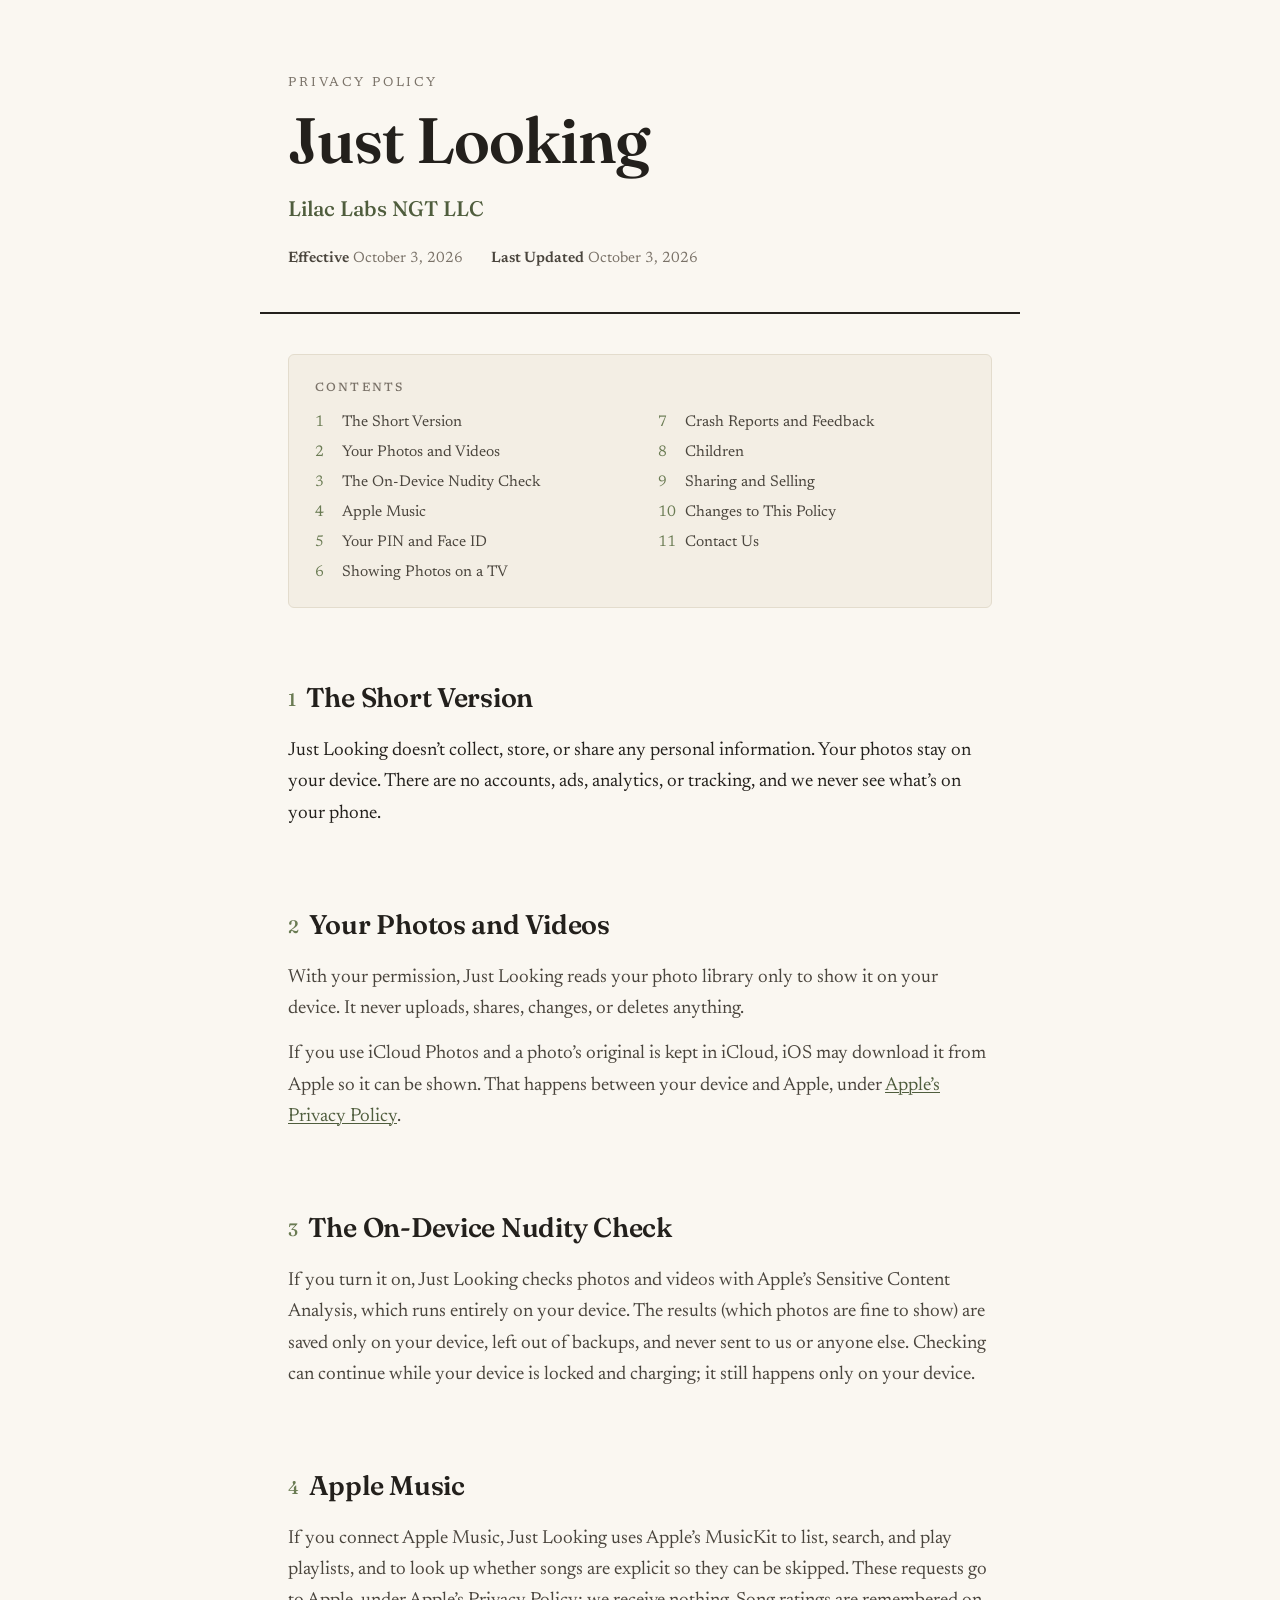
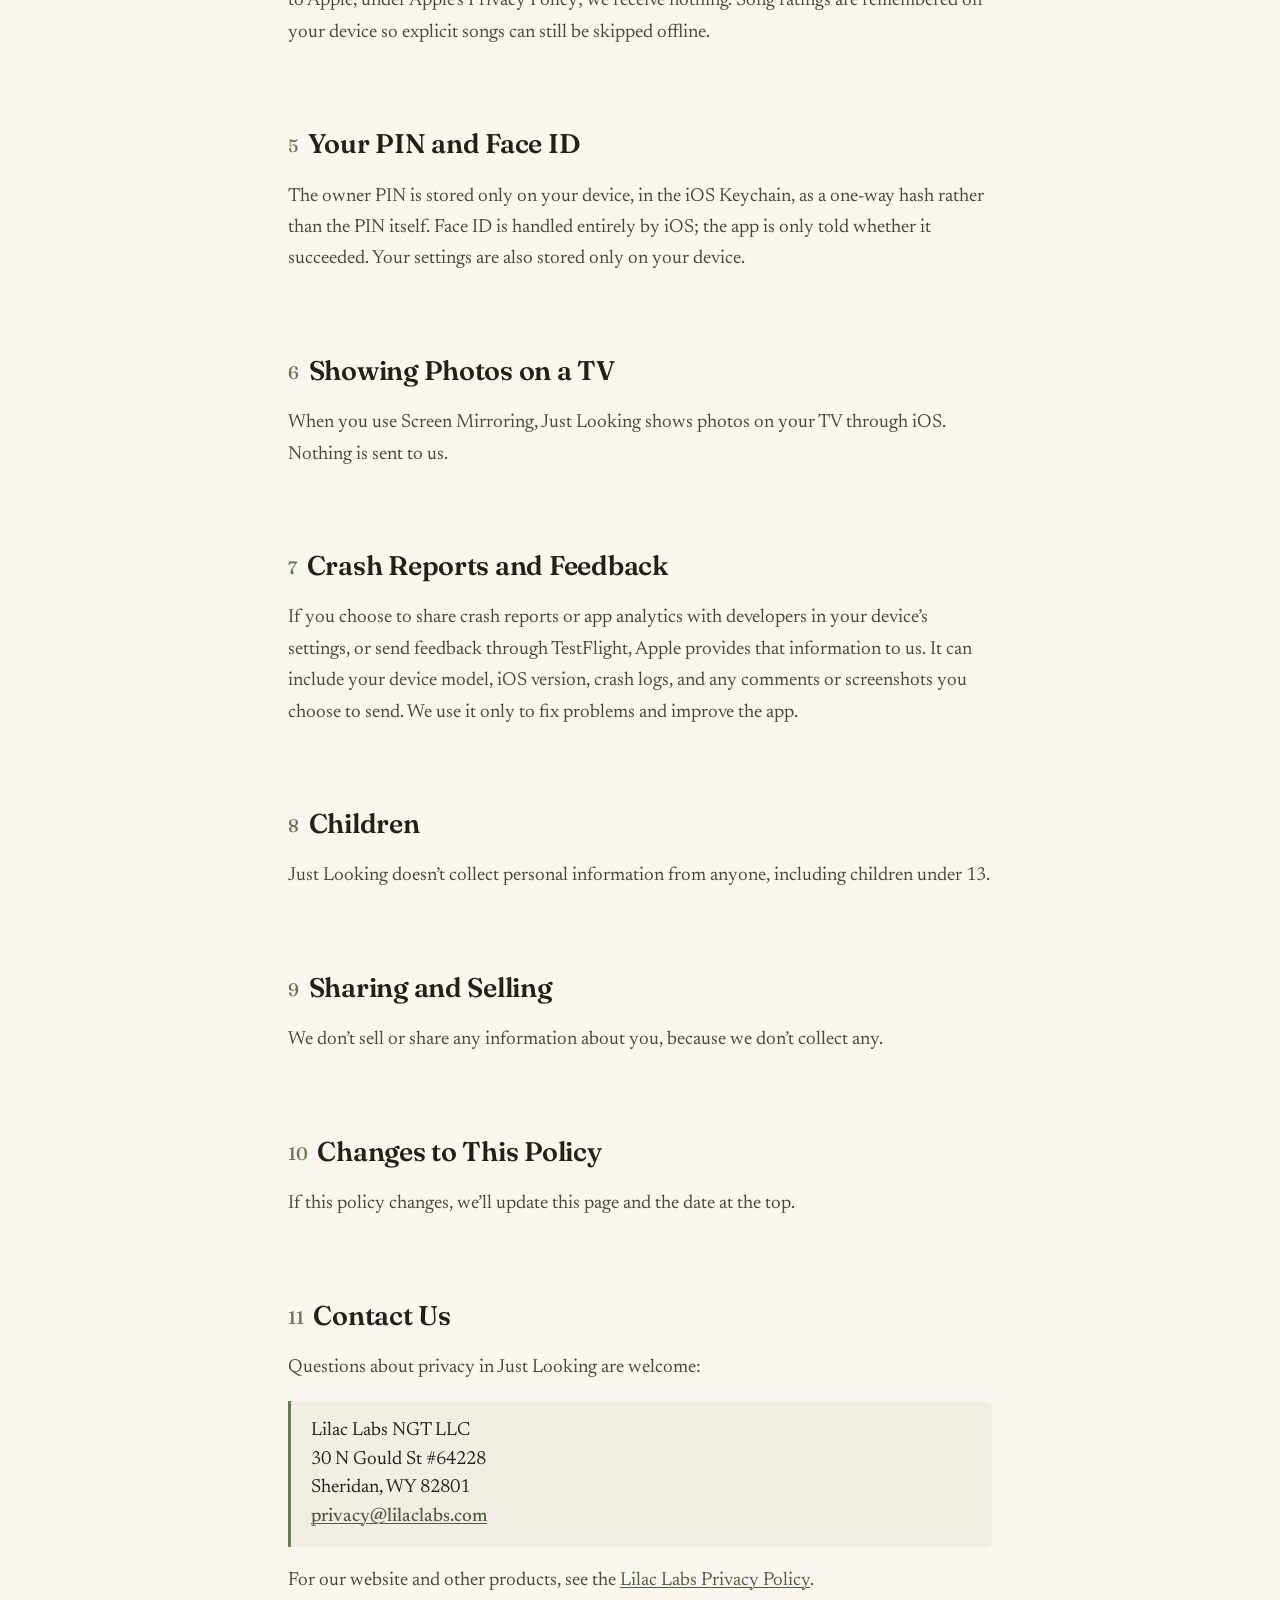
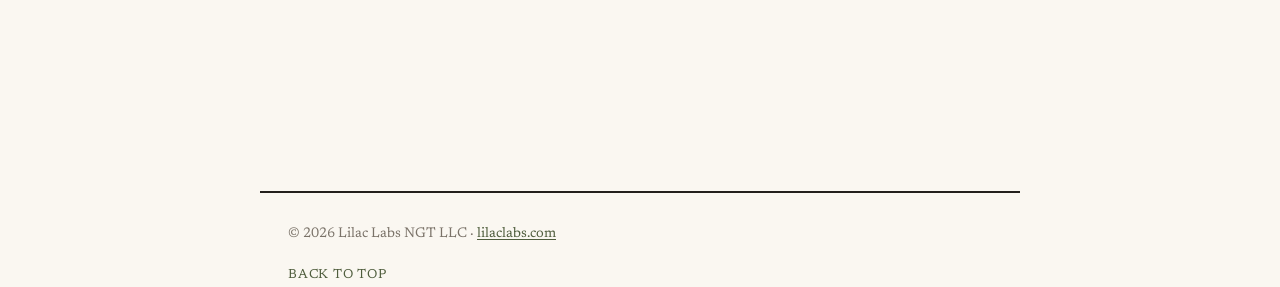
==== just-looking-privacy.html @ 22d9b04e "Add the Just Looking privacy policy A short policy for the Just Looking iOS app, in the same style a" ====
<!DOCTYPE html>
<html lang="en">
<head>
<meta charset="UTF-8">
<meta name="viewport" content="width=device-width, initial-scale=1.0">
<title>Just Looking Privacy Policy — Lilac Labs NGT LLC</title>
<meta name="description" content="How the Just Looking iOS app handles your information: it collects none, and your photos never leave your device.">
<link rel="preconnect" href="https://fonts.googleapis.com">
<link rel="preconnect" href="https://fonts.gstatic.com" crossorigin>
<link href="https://fonts.googleapis.com/css2?family=Fraunces:opsz,wght@9..144,400;9..144,500;9..144,600&family=Newsreader:ital,opsz,wght@0,6..72,400;0,6..72,500;1,6..72,400&display=swap" rel="stylesheet">
<style>
  :root{
    --ink:#23201c;
    --ink-soft:#4a453d;
    --muted:#7a7268;
    --paper:#faf7f1;
    --paper-2:#f3eee4;
    --rule:#e3dccd;
    --accent:#6a7b53;
    --accent-deep:#4f5d3d;
    --child:#8a5a3c;
    --child-bg:#f7efe6;
    --child-rule:#e4cdb6;
    --maxw:760px;
  }
  *{box-sizing:border-box;}
  html{scroll-behavior:smooth;}
  body{
    margin:0;
    background:var(--paper);
    color:var(--ink);
    font-family:"Newsreader",Georgia,serif;
    font-size:19px;
    line-height:1.65;
    -webkit-font-smoothing:antialiased;
  }
  a{color:var(--accent-deep);text-decoration:underline;text-underline-offset:2px;text-decoration-thickness:1px;}
  a:hover{color:var(--child);}

  .wrap{
    max-width:var(--maxw);
    margin:0 auto;
    padding:0 28px 120px;
  }

  /* Masthead */
  header.mast{
    max-width:var(--maxw);
    margin:0 auto;
    padding:72px 28px 40px;
    border-bottom:2px solid var(--ink);
  }
  .eyebrow{
    font-family:"Newsreader",serif;
    text-transform:uppercase;
    letter-spacing:.22em;
    font-size:13px;
    color:var(--muted);
    margin:0 0 14px;
  }
  h1.title{
    font-family:"Fraunces",serif;
    font-weight:600;
    font-size:clamp(40px,7vw,64px);
    line-height:1.02;
    letter-spacing:-.015em;
    margin:0 0 18px;
    color:var(--ink);
  }
  .org{
    font-family:"Fraunces",serif;
    font-size:21px;
    color:var(--accent-deep);
    font-weight:500;
    margin:0 0 22px;
  }
  .dates{
    display:flex;
    gap:28px;
    flex-wrap:wrap;
    font-size:15px;
    color:var(--muted);
  }
  .dates b{color:var(--ink-soft);font-weight:600;}

  /* TOC */
  nav.toc{
    margin:40px 0 8px;
    padding:24px 26px;
    background:var(--paper-2);
    border:1px solid var(--rule);
    border-radius:6px;
  }
  nav.toc h2{
    font-family:"Newsreader",serif;
    text-transform:uppercase;
    letter-spacing:.18em;
    font-size:12px;
    color:var(--muted);
    margin:0 0 14px;
    font-weight:500;
  }
  nav.toc ol{
    margin:0;padding:0;list-style:none;
    columns:2;
    column-gap:36px;
    font-size:15.5px;
  }
  nav.toc li{
    margin:0 0 9px;
    break-inside:avoid;
    line-height:1.35;
  }
  nav.toc a{
    text-decoration:none;
    color:var(--ink-soft);
    display:flex;
    gap:9px;
  }
  nav.toc a:hover{color:var(--child);}
  nav.toc .num{color:var(--accent);font-variant-numeric:tabular-nums;min-width:18px;}

  /* Sections */
  section{padding-top:14px;}
  h2.sec{
    font-family:"Fraunces",serif;
    font-weight:600;
    font-size:27px;
    letter-spacing:-.01em;
    margin:46px 0 4px;
    color:var(--ink);
    scroll-margin-top:24px;
  }
  h2.sec .n{
    color:var(--accent);
    font-size:18px;
    font-weight:500;
    margin-right:10px;
    vertical-align:1px;
  }
  h3.sub{
    font-family:"Fraunces",serif;
    font-weight:500;
    font-size:19px;
    margin:26px 0 2px;
    color:var(--accent-deep);
  }
  p{margin:14px 0;color:var(--ink-soft);}
  p.lead{color:var(--ink);}
  strong{color:var(--ink);font-weight:600;}

  ul.items{margin:14px 0;padding:0;list-style:none;}
  ul.items li{
    position:relative;
    padding:0 0 0 26px;
    margin:0 0 13px;
    color:var(--ink-soft);
  }
  ul.items li::before{
    content:"";
    position:absolute;
    left:4px;top:13px;
    width:7px;height:7px;
    background:var(--accent);
    border-radius:50%;
  }
  ul.items li b{color:var(--ink);font-weight:600;}

  .addr{
    font-family:"Newsreader",serif;
    background:var(--paper-2);
    border-left:3px solid var(--accent);
    padding:16px 20px;
    margin:18px 0;
    border-radius:0 5px 5px 0;
    line-height:1.5;
    color:var(--ink);
  }
  .addr a{font-weight:500;}

  /* Children's COPPA section — set apart */
  section.coppa{
    margin-top:50px;
    background:var(--child-bg);
    border:1px solid var(--child-rule);
    border-radius:8px;
    padding:6px 30px 28px;
  }
  section.coppa h2.sec{color:var(--child);}
  section.coppa h2.sec .n{color:var(--child);}
  section.coppa ul.items li::before{background:var(--child);}
  section.coppa .tag{
    display:inline-block;
    margin-top:26px;
    font-family:"Newsreader",serif;
    text-transform:uppercase;
    letter-spacing:.16em;
    font-size:11px;
    color:#fff;
    background:var(--child);
    padding:5px 11px;
    border-radius:3px;
  }

  hr.div{border:none;border-top:1px solid var(--rule);margin:8px 0;}

  footer.foot{
    max-width:var(--maxw);
    margin:60px auto 0;
    padding:30px 28px 0;
    border-top:2px solid var(--ink);
    font-size:14px;
    color:var(--muted);
  }
  .totop{
    display:inline-block;
    margin-top:18px;
    font-size:13px;
    letter-spacing:.06em;
    text-transform:uppercase;
    text-decoration:none;
    color:var(--accent-deep);
  }

  @media (max-width:620px){
    body{font-size:18px;}
    nav.toc ol{columns:1;}
    header.mast{padding-top:48px;}
  }
</style>
</head>
<body>
<header class="mast">
  <p class="eyebrow">Privacy Policy</p>
  <h1 class="title">Just Looking</h1>
  <p class="org">Lilac Labs NGT LLC</p>
  <div class="dates">
    <span><b>Effective</b> October 3, 2026</span>
    <span><b>Last Updated</b> October 3, 2026</span>
  </div>
</header>
<main class="wrap">
  <nav class="toc" aria-label="Contents">
    <h2>Contents</h2>
    <ol>
      <li><a href="#summary"><span class="num">1</span><span>The Short Version</span></a></li>
      <li><a href="#photos"><span class="num">2</span><span>Your Photos and Videos</span></a></li>
      <li><a href="#checking"><span class="num">3</span><span>The On-Device Nudity Check</span></a></li>
      <li><a href="#music"><span class="num">4</span><span>Apple Music</span></a></li>
      <li><a href="#lock"><span class="num">5</span><span>Your PIN and Face ID</span></a></li>
      <li><a href="#tv"><span class="num">6</span><span>Showing Photos on a TV</span></a></li>
      <li><a href="#feedback"><span class="num">7</span><span>Crash Reports and Feedback</span></a></li>
      <li><a href="#children"><span class="num">8</span><span>Children</span></a></li>
      <li><a href="#sharing"><span class="num">9</span><span>Sharing and Selling</span></a></li>
      <li><a href="#changes"><span class="num">10</span><span>Changes to This Policy</span></a></li>
      <li><a href="#contact"><span class="num">11</span><span>Contact Us</span></a></li>
    </ol>
  </nav>
<section id="summary">
  <h2 class="sec"><span class="n">1</span>The Short Version</h2>
<p class="lead">Just Looking doesn&rsquo;t collect, store, or share any personal information. Your photos stay on your device. There are no accounts, ads, analytics, or tracking, and we never see what&rsquo;s on your phone.</p>
</section>
<section id="photos">
  <h2 class="sec"><span class="n">2</span>Your Photos and Videos</h2>
<p>With your permission, Just Looking reads your photo library only to show it on your device. It never uploads, shares, changes, or deletes anything.</p>
<p>If you use iCloud Photos and a photo&rsquo;s original is kept in iCloud, iOS may download it from Apple so it can be shown. That happens between your device and Apple, under <a href="https://www.apple.com/legal/privacy/">Apple&rsquo;s Privacy Policy</a>.</p>
</section>
<section id="checking">
  <h2 class="sec"><span class="n">3</span>The On-Device Nudity Check</h2>
<p>If you turn it on, Just Looking checks photos and videos with Apple&rsquo;s Sensitive Content Analysis, which runs entirely on your device. The results (which photos are fine to show) are saved only on your device, left out of backups, and never sent to us or anyone else. Checking can continue while your device is locked and charging; it still happens only on your device.</p>
</section>
<section id="music">
  <h2 class="sec"><span class="n">4</span>Apple Music</h2>
<p>If you connect Apple Music, Just Looking uses Apple&rsquo;s MusicKit to list, search, and play playlists, and to look up whether songs are explicit so they can be skipped. These requests go to Apple, under Apple&rsquo;s Privacy Policy; we receive nothing. Song ratings are remembered on your device so explicit songs can still be skipped offline.</p>
</section>
<section id="lock">
  <h2 class="sec"><span class="n">5</span>Your PIN and Face ID</h2>
<p>The owner PIN is stored only on your device, in the iOS Keychain, as a one-way hash rather than the PIN itself. Face ID is handled entirely by iOS; the app is only told whether it succeeded. Your settings are also stored only on your device.</p>
</section>
<section id="tv">
  <h2 class="sec"><span class="n">6</span>Showing Photos on a TV</h2>
<p>When you use Screen Mirroring, Just Looking shows photos on your TV through iOS. Nothing is sent to us.</p>
</section>
<section id="feedback">
  <h2 class="sec"><span class="n">7</span>Crash Reports and Feedback</h2>
<p>If you choose to share crash reports or app analytics with developers in your device&rsquo;s settings, or send feedback through TestFlight, Apple provides that information to us. It can include your device model, iOS version, crash logs, and any comments or screenshots you choose to send. We use it only to fix problems and improve the app.</p>
</section>
<section id="children">
  <h2 class="sec"><span class="n">8</span>Children</h2>
<p>Just Looking doesn&rsquo;t collect personal information from anyone, including children under 13.</p>
</section>
<section id="sharing">
  <h2 class="sec"><span class="n">9</span>Sharing and Selling</h2>
<p>We don&rsquo;t sell or share any information about you, because we don&rsquo;t collect any.</p>
</section>
<section id="changes">
  <h2 class="sec"><span class="n">10</span>Changes to This Policy</h2>
<p>If this policy changes, we&rsquo;ll update this page and the date at the top.</p>
</section>
<section id="contact">
  <h2 class="sec"><span class="n">11</span>Contact Us</h2>
<p>Questions about privacy in Just Looking are welcome:</p>
<div class="addr">
Lilac Labs NGT LLC<br>
30 N Gould St #64228<br>
Sheridan, WY 82801<br>
<a href="mailto:privacy@lilaclabs.com">privacy@lilaclabs.com</a>
</div>
<p>For our website and other products, see the <a href="privacy-policy.html">Lilac Labs Privacy Policy</a>.</p>
</section>
</main>
<footer class="foot">
  &copy; 2026 Lilac Labs NGT LLC &middot; <a href="index.html">lilaclabs.com</a>
  <br><a class="totop" href="#">Back to top</a>
</footer>
</body>
</html>
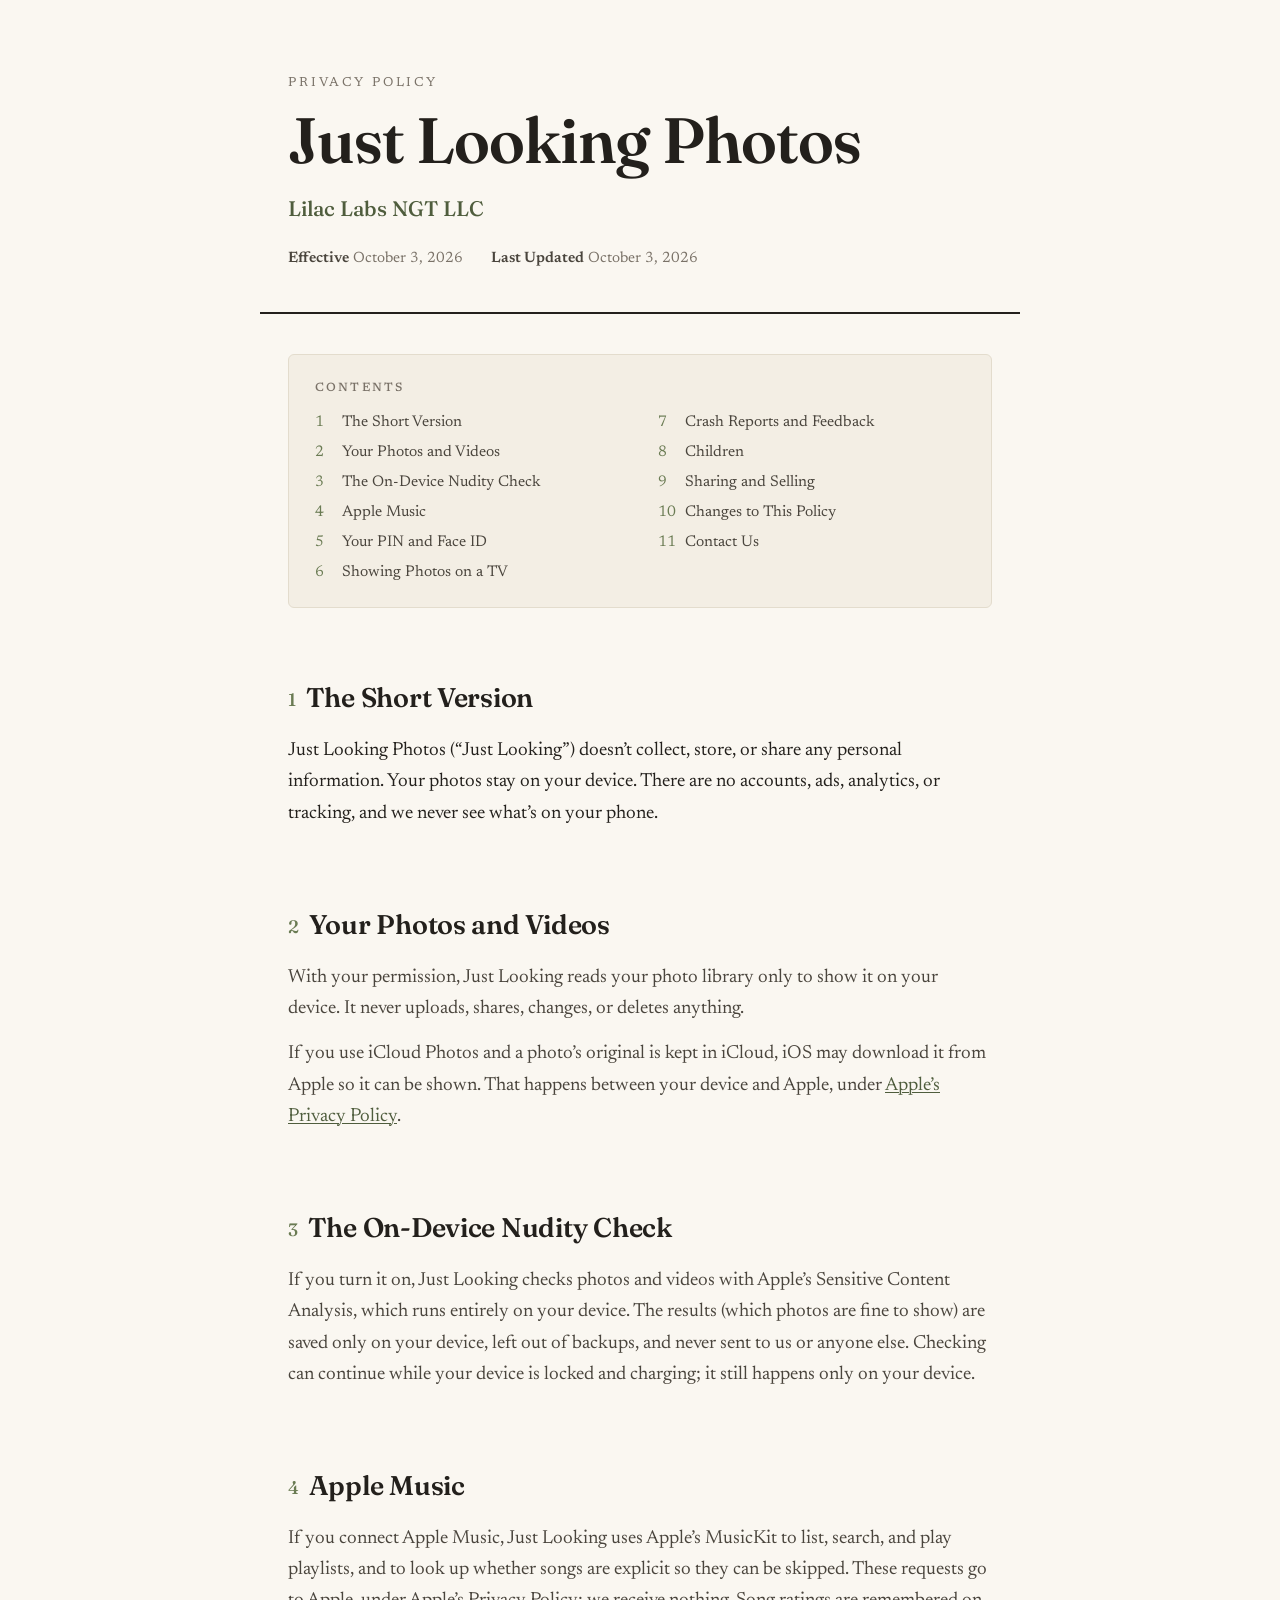
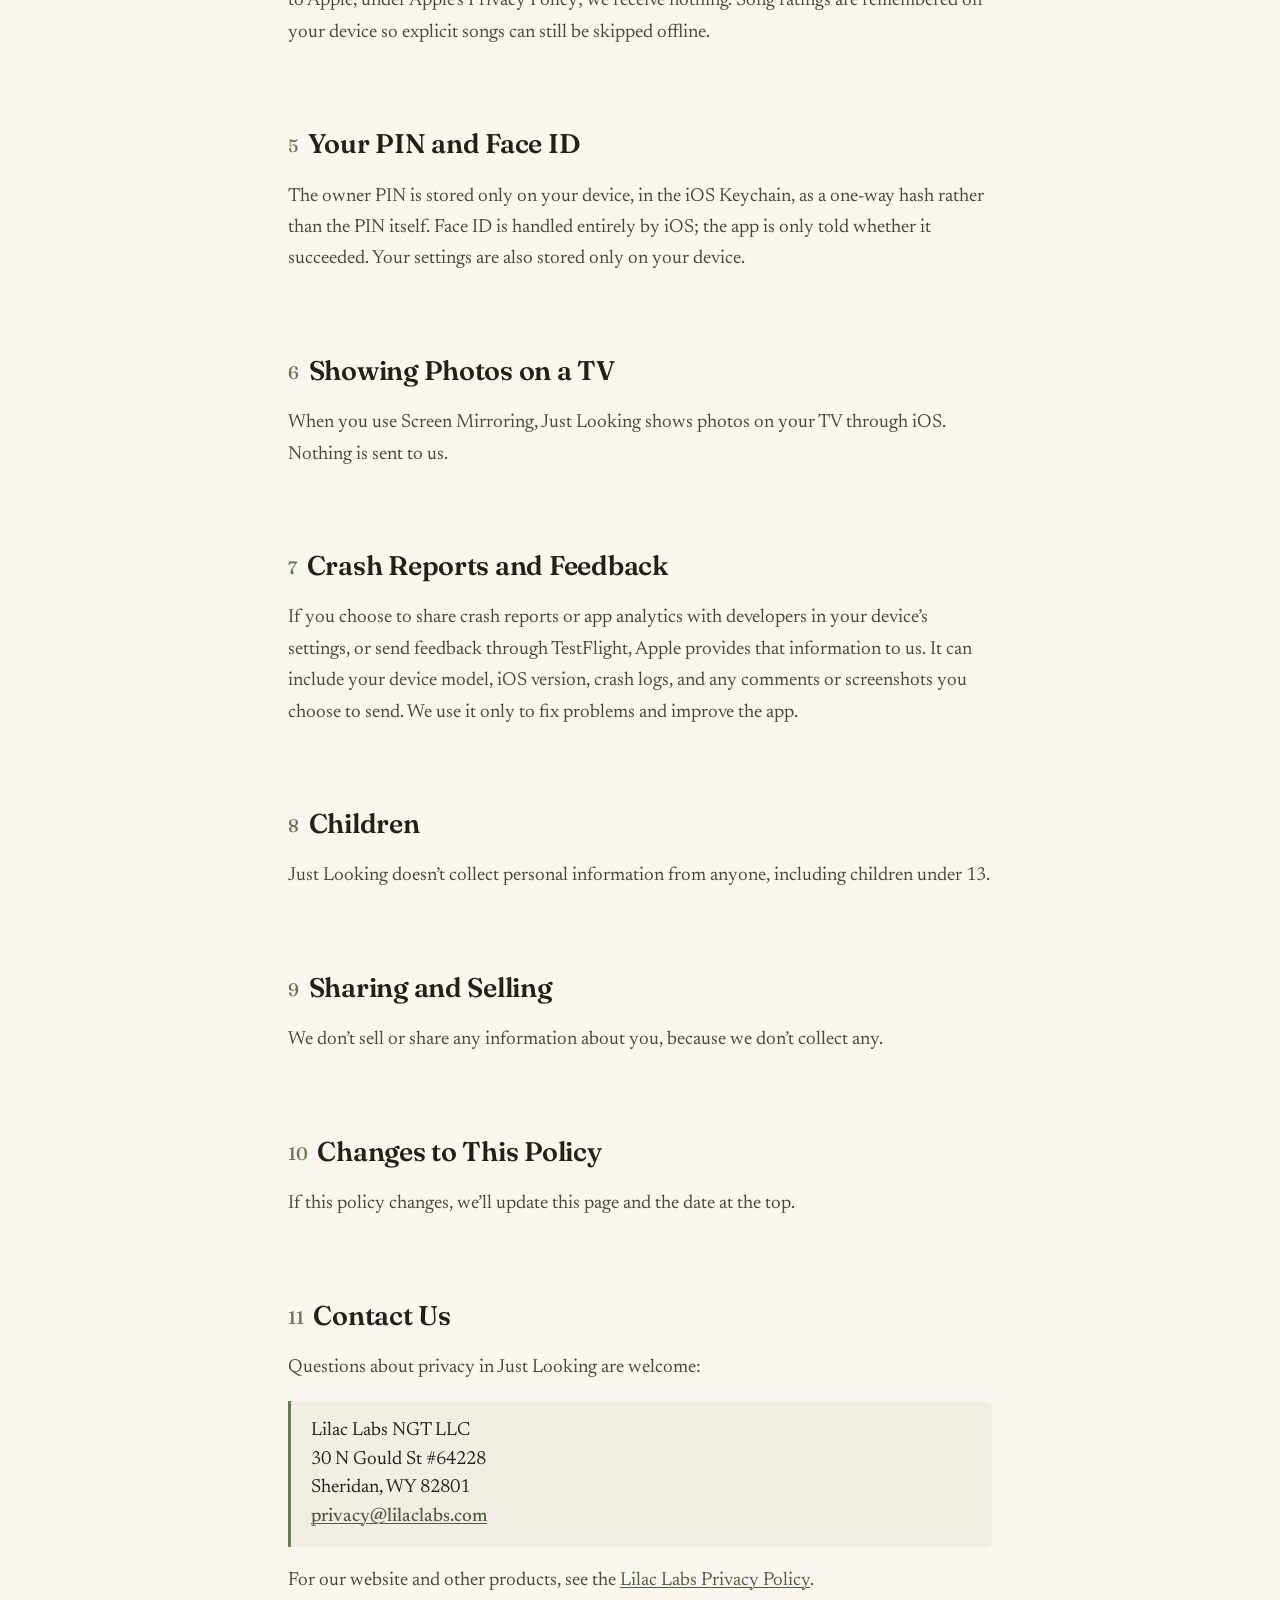
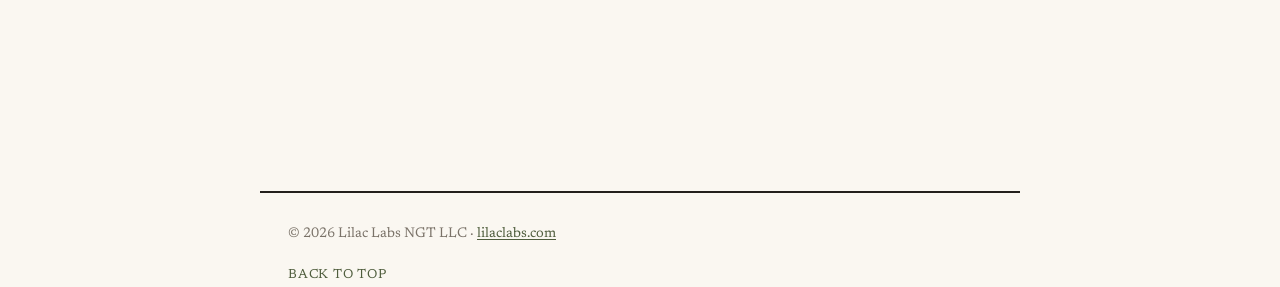
==== commit 031f2892: "Call the app Just Looking Photos in its privacy policy Just Looking Photos is the app's official nam" ====
--- a/just-looking-privacy.html
+++ b/just-looking-privacy.html
@@ -3,8 +3,8 @@
 <head>
 <meta charset="UTF-8">
 <meta name="viewport" content="width=device-width, initial-scale=1.0">
-<title>Just Looking Privacy Policy — Lilac Labs NGT LLC</title>
-<meta name="description" content="How the Just Looking iOS app handles your information: it collects none, and your photos never leave your device.">
+<title>Just Looking Photos Privacy Policy — Lilac Labs NGT LLC</title>
+<meta name="description" content="How the Just Looking Photos iOS app handles your information: it collects none, and your photos never leave your device.">
 <link rel="preconnect" href="https://fonts.googleapis.com">
 <link rel="preconnect" href="https://fonts.gstatic.com" crossorigin>
 <link href="https://fonts.googleapis.com/css2?family=Fraunces:opsz,wght@9..144,400;9..144,500;9..144,600&family=Newsreader:ital,opsz,wght@0,6..72,400;0,6..72,500;1,6..72,400&display=swap" rel="stylesheet">
@@ -232,7 +232,7 @@
 <body>
 <header class="mast">
   <p class="eyebrow">Privacy Policy</p>
-  <h1 class="title">Just Looking</h1>
+  <h1 class="title">Just Looking Photos</h1>
   <p class="org">Lilac Labs NGT LLC</p>
   <div class="dates">
     <span><b>Effective</b> October 3, 2026</span>
@@ -258,7 +258,7 @@
   </nav>
 <section id="summary">
   <h2 class="sec"><span class="n">1</span>The Short Version</h2>
-<p class="lead">Just Looking doesn&rsquo;t collect, store, or share any personal information. Your photos stay on your device. There are no accounts, ads, analytics, or tracking, and we never see what&rsquo;s on your phone.</p>
+<p class="lead">Just Looking Photos (&ldquo;Just Looking&rdquo;) doesn&rsquo;t collect, store, or share any personal information. Your photos stay on your device. There are no accounts, ads, analytics, or tracking, and we never see what&rsquo;s on your phone.</p>
 </section>
 <section id="photos">
   <h2 class="sec"><span class="n">2</span>Your Photos and Videos</h2>
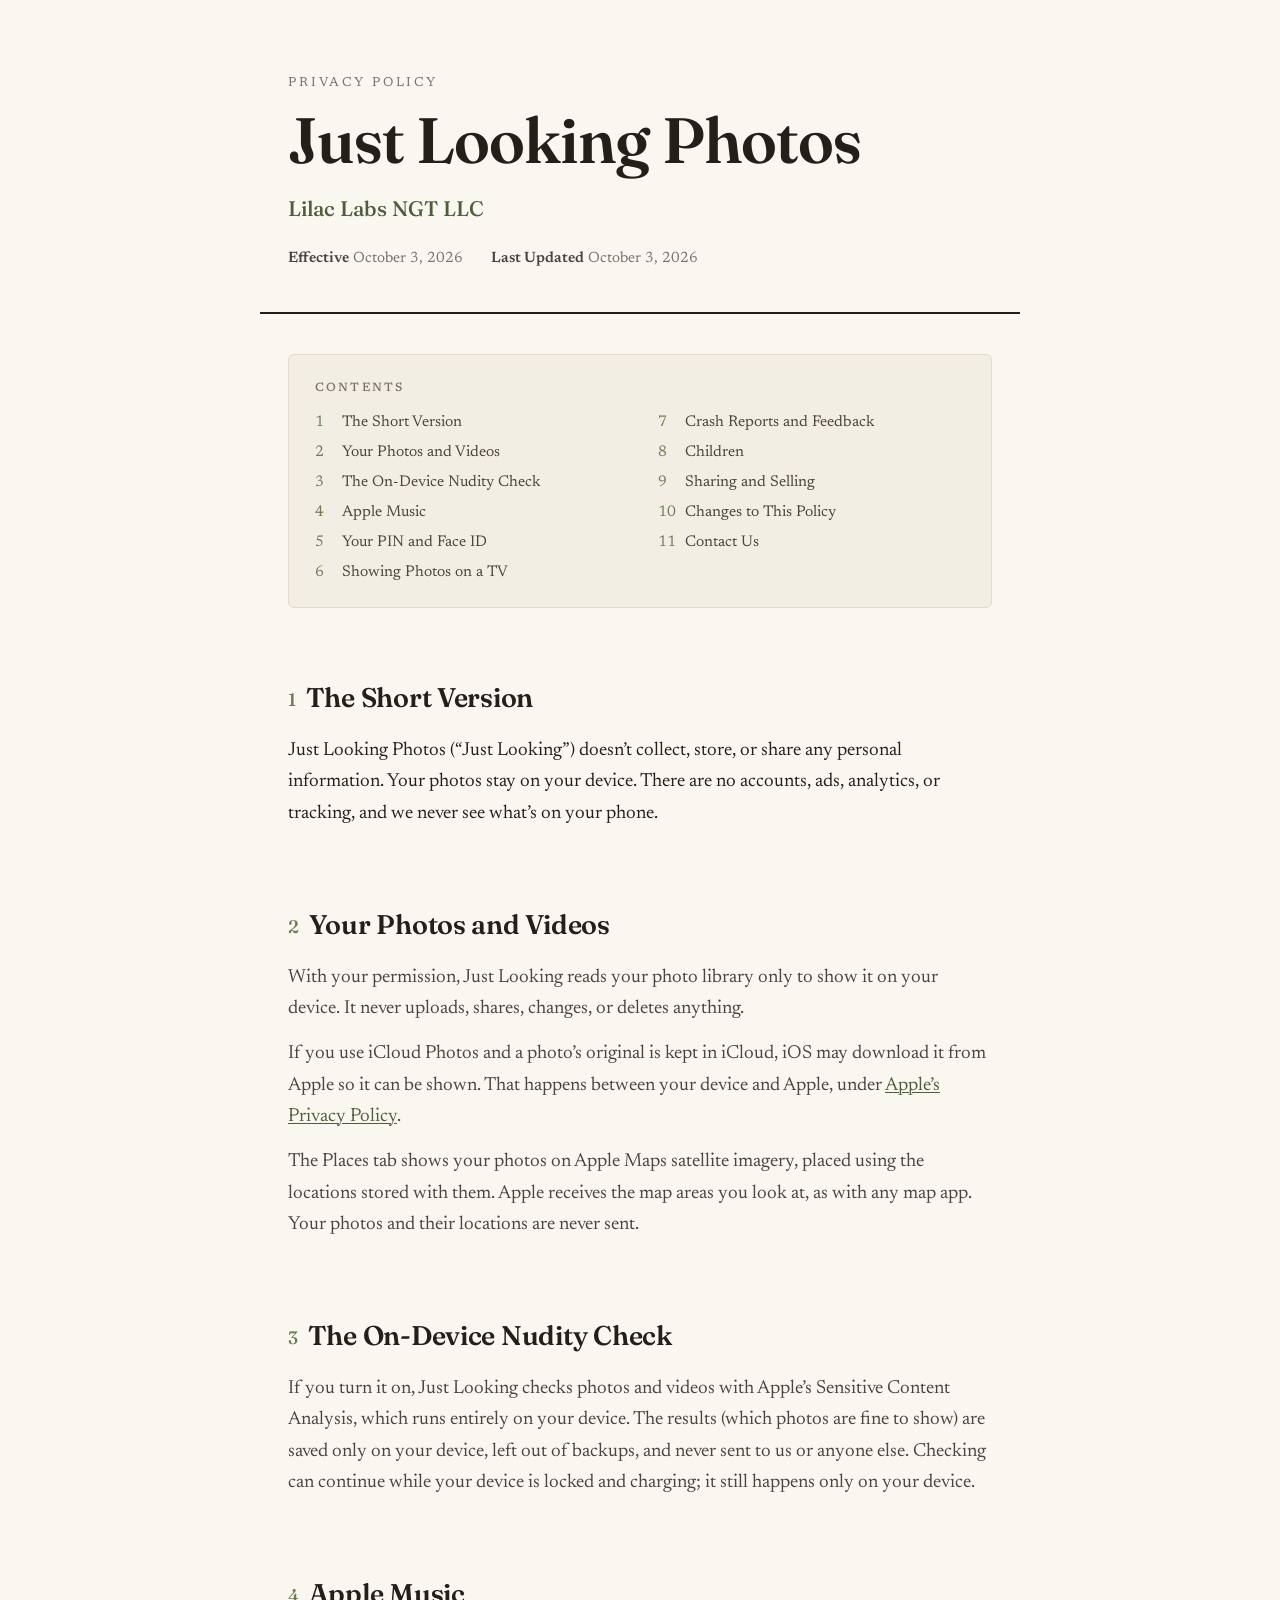
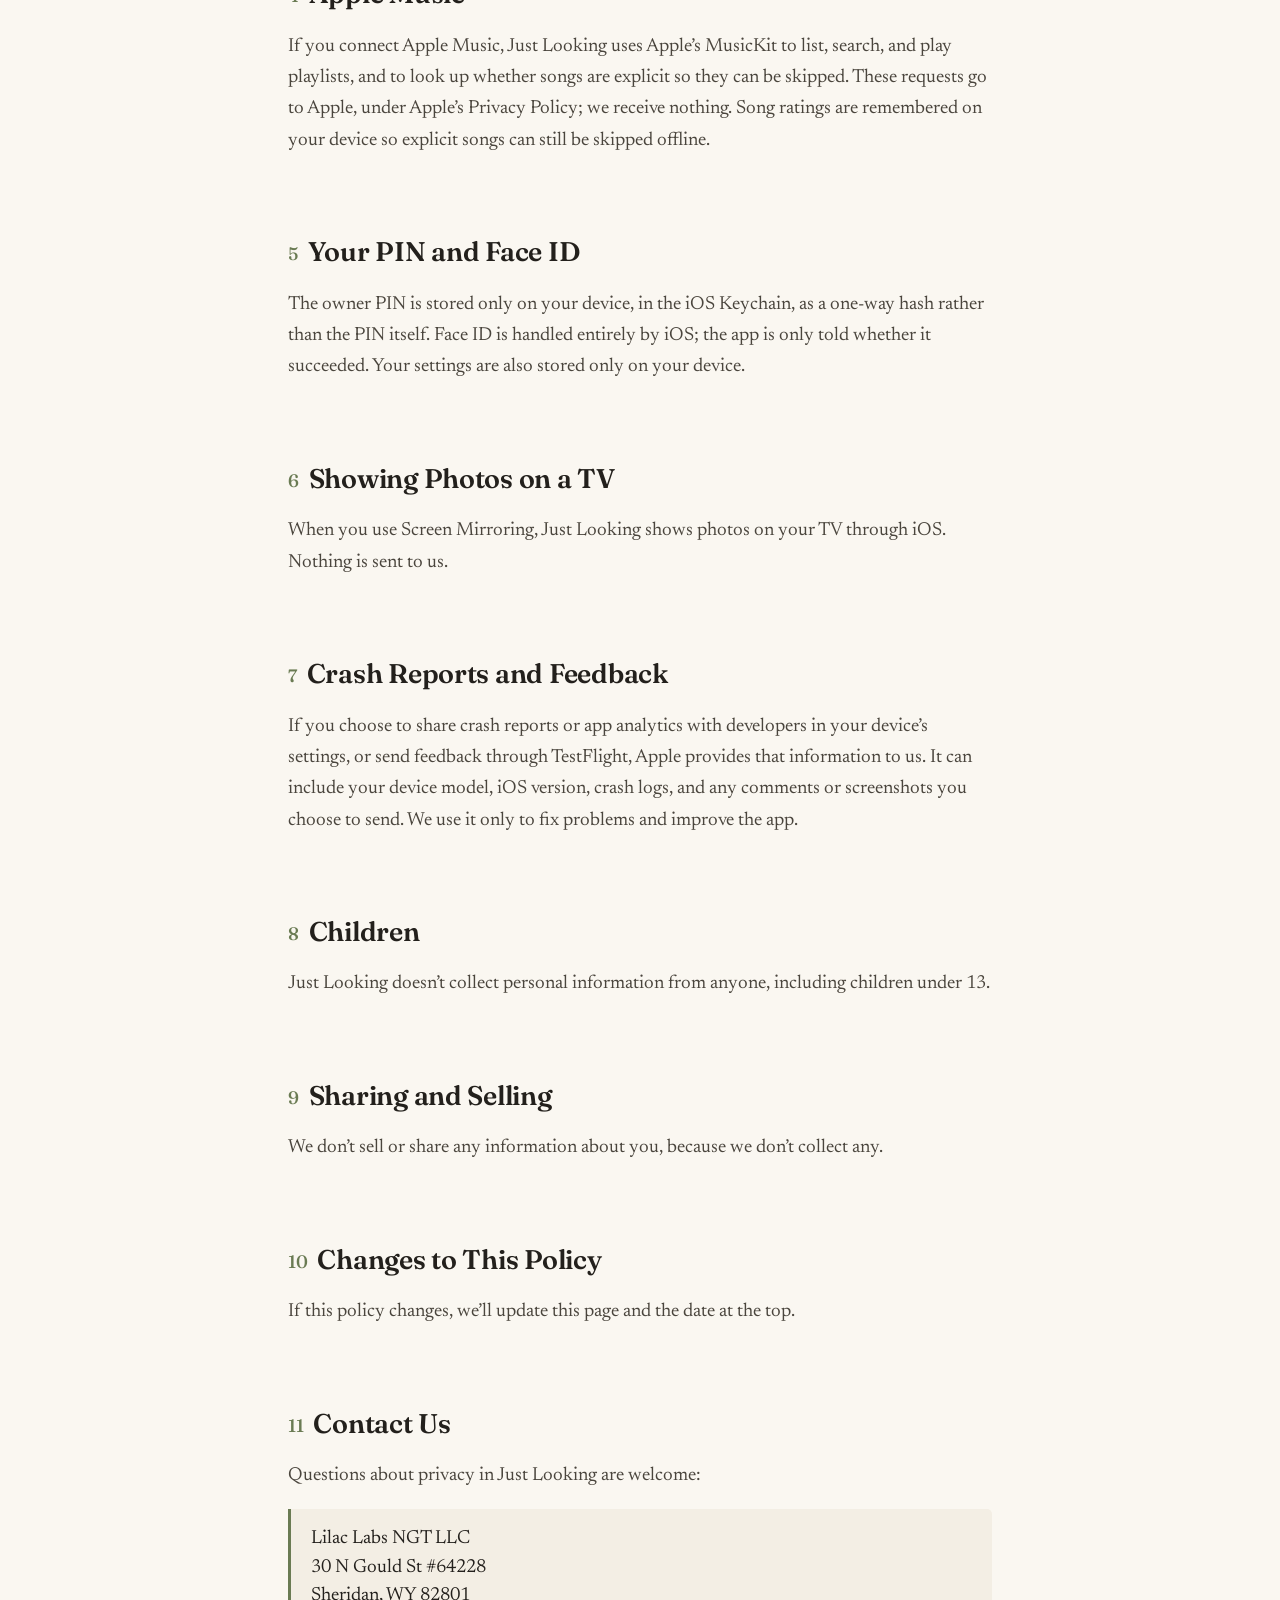
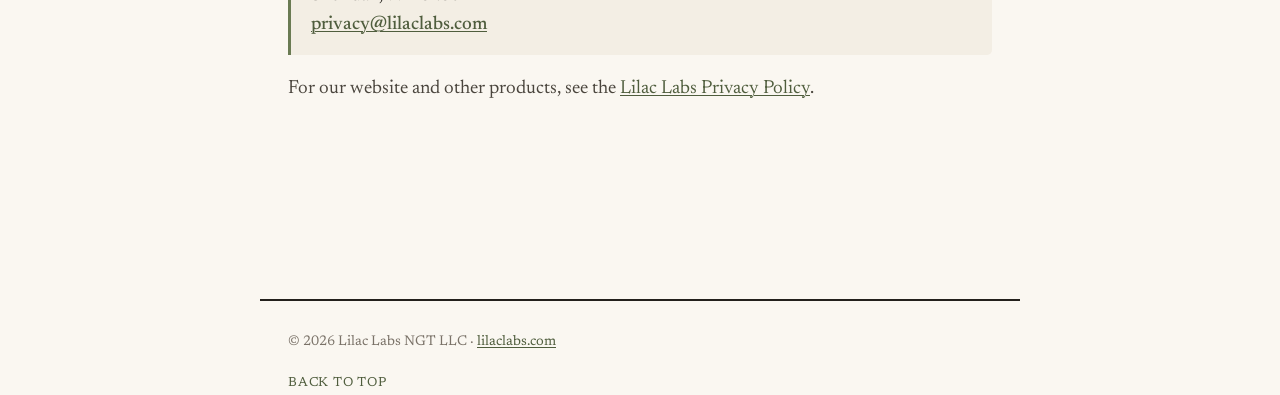
==== commit b24980b6: "Mention Places in the Just Looking Photos privacy policy The new Places tab shows photos on Apple Ma" ====
--- a/just-looking-privacy.html
+++ b/just-looking-privacy.html
@@ -264,6 +264,7 @@
   <h2 class="sec"><span class="n">2</span>Your Photos and Videos</h2>
 <p>With your permission, Just Looking reads your photo library only to show it on your device. It never uploads, shares, changes, or deletes anything.</p>
 <p>If you use iCloud Photos and a photo&rsquo;s original is kept in iCloud, iOS may download it from Apple so it can be shown. That happens between your device and Apple, under <a href="https://www.apple.com/legal/privacy/">Apple&rsquo;s Privacy Policy</a>.</p>
+<p>The Places tab shows your photos on Apple Maps satellite imagery, placed using the locations stored with them. Apple receives the map areas you look at, as with any map app. Your photos and their locations are never sent.</p>
 </section>
 <section id="checking">
   <h2 class="sec"><span class="n">3</span>The On-Device Nudity Check</h2>
